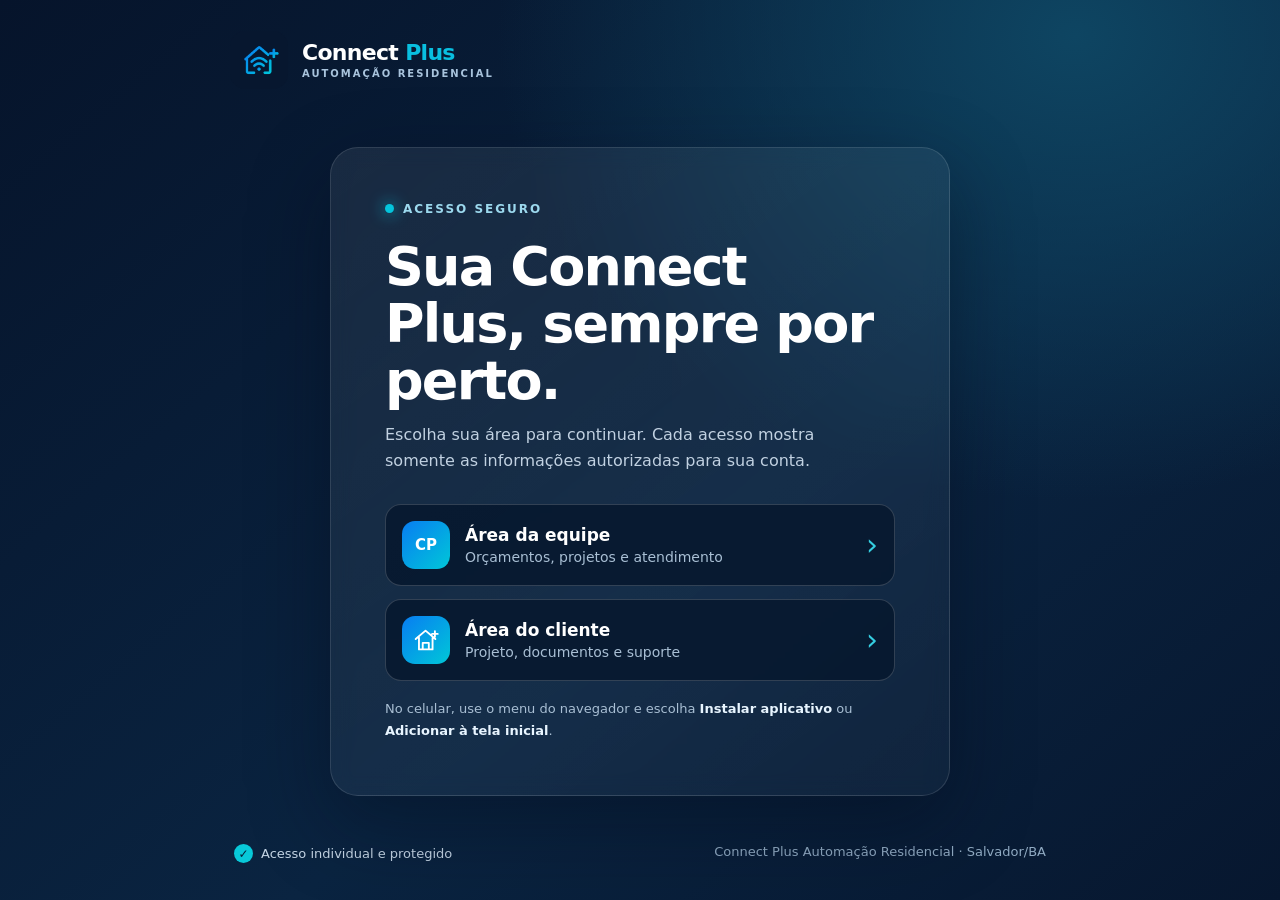
==== app/index.html @ 5cbb3a92 "Add files via upload" ====
<!doctype html>
<html lang="pt-BR">
<head>
  <meta charset="utf-8">
  <meta name="viewport" content="width=device-width, initial-scale=1, viewport-fit=cover">
  <meta name="theme-color" content="#07172f">
  <meta name="description" content="Acesse com segurança sua área Connect Plus.">
  <meta name="mobile-web-app-capable" content="yes">
  <meta name="apple-mobile-web-app-capable" content="yes">
  <meta name="apple-mobile-web-app-status-bar-style" content="black-translucent">
  <title>Connect Plus | Acesso seguro</title>
  <link rel="manifest" href="./manifest.webmanifest">
  <link rel="icon" type="image/png" sizes="192x192" href="./icons/connectplus-192.png">
  <link rel="apple-touch-icon" href="./icons/connectplus-192.png">
  <link rel="stylesheet" href="./app.css">
  <script defer src="./app.js"></script>
</head>
<body>
  <main class="shell">
    <header class="brand">
      <img src="./icons/connectplus-192.png" alt="" width="58" height="58">
      <span class="brand-copy"><strong>Connect <i>Plus</i></strong><small>AUTOMAÇÃO RESIDENCIAL</small></span>
    </header>
    <section class="welcome" aria-labelledby="title">
      <span class="eyebrow"><span></span> ACESSO SEGURO</span>
      <h1 id="title">Sua Connect Plus, sempre por perto.</h1>
      <p>Escolha sua área para continuar. Cada acesso mostra somente as informações autorizadas para sua conta.</p>
      <nav class="access-list" aria-label="Escolha sua área">
        <a class="access-card team" href="../gestao/">
          <span class="access-icon" aria-hidden="true">CP</span>
          <span class="access-copy"><strong>Área da equipe</strong><small>Orçamentos, projetos e atendimento</small></span>
          <span class="chevron" aria-hidden="true">›</span>
        </a>
        <a class="access-card client" href="../portal/">
          <span class="access-icon home-icon" aria-hidden="true"><svg viewBox="0 0 64 64"><path d="M10 30 31 12l21 18M17 27v25h29V27M25 52V38h13v14M51 13v12M45 19h12"/></svg></span>
          <span class="access-copy"><strong>Área do cliente</strong><small>Projeto, documentos e suporte</small></span>
          <span class="chevron" aria-hidden="true">›</span>
        </a>
      </nav>
      <button id="installButton" class="install-button" type="button" hidden>Instalar aplicativo</button>
      <p id="installHint" class="install-hint">No celular, use o menu do navegador e escolha <strong>Instalar aplicativo</strong> ou <strong>Adicionar à tela inicial</strong>.</p>
    </section>
    <footer><span class="secure"><b aria-hidden="true">✓</b> Acesso individual e protegido</span><span>Connect Plus Automação Residencial · Salvador/BA</span></footer>
  </main>
</body>
</html>
---- app/app.css ----
:root{color-scheme:light;--navy:#07172f;--navy2:#0b2745;--blue:#087df2;--cyan:#04c5dc;--muted:#55708f;--line:#d8e5f4;font-family:Inter,ui-sans-serif,system-ui,-apple-system,"Segoe UI",sans-serif}*{box-sizing:border-box}body{margin:0;min-height:100vh;background:radial-gradient(ellipse at 84% 4%,#0e4562 0,transparent 38%),linear-gradient(140deg,#06142b 0%,#0a2441 58%,#07172f 100%);color:#fff;display:grid;place-items:center;padding:30px 20px}.shell{width:min(100%,820px);min-height:min(760px,calc(100vh - 60px));display:flex;flex-direction:column;justify-content:space-between}.brand{display:flex;align-items:center;gap:14px}.brand img{border-radius:15px;object-fit:contain;background:#07172f}.brand-copy{display:grid;gap:3px}.brand-copy strong{font-size:22px;letter-spacing:-.7px}.brand-copy i{font-style:normal;color:#09bfe0}.brand-copy small{color:#a8c3dc;font-size:10px;font-weight:750;letter-spacing:2px}.welcome{width:min(100%,620px);margin:58px auto 48px;padding:clamp(26px,6vw,54px);border:1px solid #ffffff20;border-radius:28px;background:linear-gradient(145deg,#ffffff12,#ffffff08);box-shadow:0 28px 80px #020a1866;backdrop-filter:blur(10px)}.eyebrow{display:flex;align-items:center;gap:9px;color:#9cd9ee;font-size:12px;letter-spacing:2px;font-weight:800}.eyebrow span{width:9px;height:9px;border-radius:50%;background:var(--cyan);box-shadow:0 0 16px #00d7ef}h1{max-width:520px;margin:22px 0 12px;font-size:clamp(34px,6vw,54px);line-height:1.06;letter-spacing:-1.8px}.welcome>p{max-width:500px;color:#c1d1e1;line-height:1.65;margin:0;font-size:16px}.access-list{display:grid;gap:13px;margin-top:30px}.access-card{min-height:82px;display:flex;align-items:center;gap:15px;padding:13px 16px;border-radius:16px;text-decoration:none;color:#fff;border:1px solid #ffffff2c;background:#06162cc7;transition:transform .18s,border-color .18s,background .18s}.access-card:hover,.access-card:focus-visible{transform:translateY(-2px);border-color:#09c9e2;background:#092644;outline:none}.access-icon{width:48px;height:48px;display:grid;place-items:center;border-radius:13px;background:linear-gradient(135deg,#087df2,#00c7d8);font-size:15px;font-weight:900}.home-icon svg{width:30px;height:30px;fill:none;stroke:#fff;stroke-width:4;stroke-linecap:round;stroke-linejoin:round}.access-copy{display:grid;gap:4px}.access-copy strong{font-size:17px}.access-copy small{color:#a9bfd4;font-size:14px}.chevron{margin-left:auto;color:#35cee1;font-size:30px;line-height:1}.install-button{width:100%;min-height:48px;margin-top:18px;border:0;border-radius:12px;background:linear-gradient(90deg,#087df2,#03b9d4);color:#fff;font:inherit;font-weight:700;cursor:pointer}.install-button[hidden]{display:none}.install-hint{font-size:13px!important;color:#a9bfd4!important;margin-top:17px!important}.install-hint strong{color:#e8f5ff}footer{display:flex;justify-content:space-between;gap:12px;flex-wrap:wrap;color:#91abc3;font-size:13px;padding:0 4px 6px}.secure{display:flex;align-items:center;gap:8px;color:#c5d6e6}.secure b{display:grid;place-items:center;width:19px;height:19px;border-radius:50%;color:#062139;background:#08c9d9;font-size:12px}@media(max-width:560px){body{padding:22px 16px}.shell{min-height:calc(100vh - 44px)}.welcome{margin:42px auto 28px;padding:28px 22px;border-radius:23px}.brand-copy strong{font-size:20px}.access-card{padding:12px}.access-copy small{font-size:13px}footer{font-size:12px}}
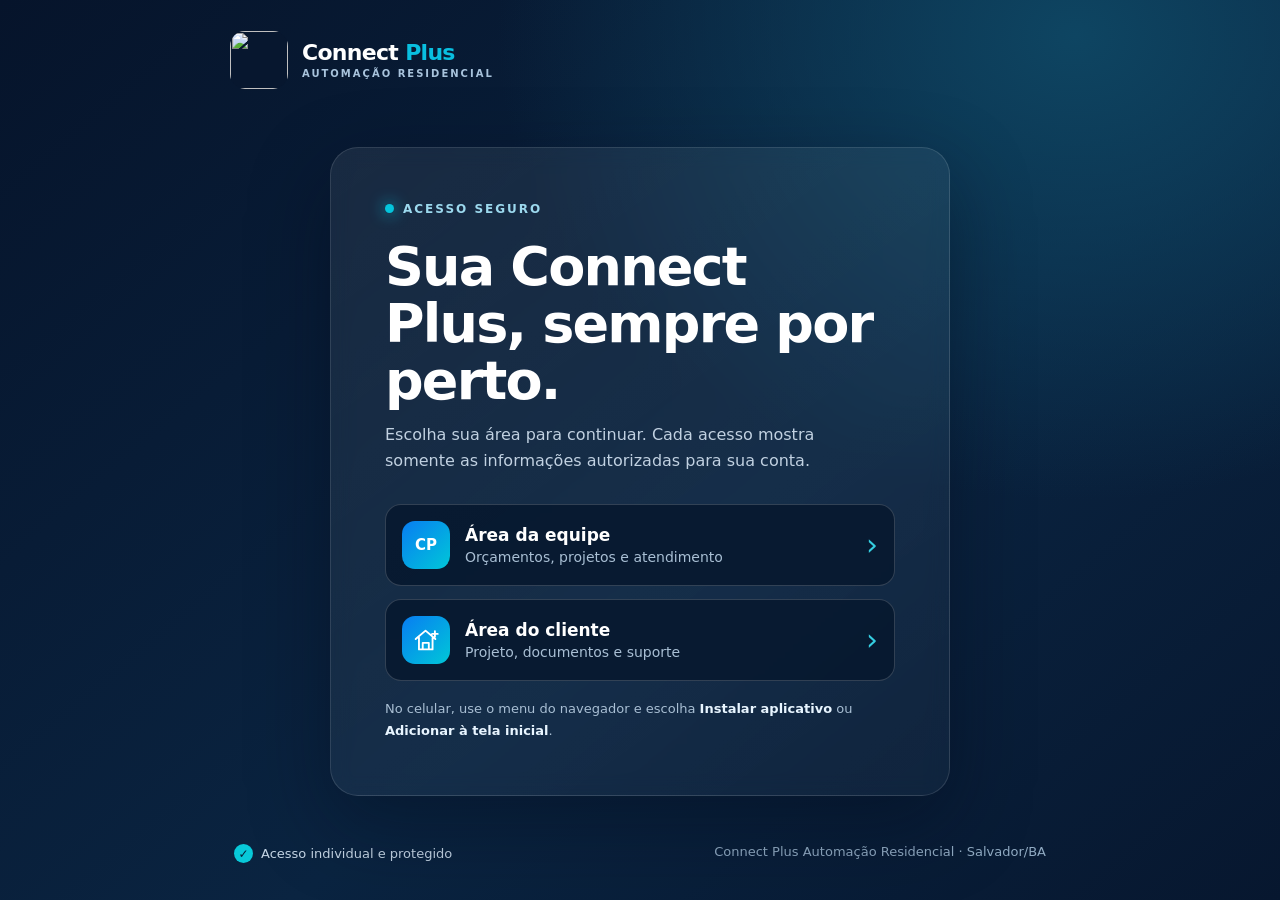
==== commit a753d8a8: "Add files via upload" ====
--- a/app/index.html
+++ b/app/index.html
@@ -10,15 +10,15 @@
   <meta name="apple-mobile-web-app-status-bar-style" content="black-translucent">
   <title>Connect Plus | Acesso seguro</title>
   <link rel="manifest" href="./manifest.webmanifest">
-  <link rel="icon" type="image/png" sizes="192x192" href="./icons/connectplus-192.png">
-  <link rel="apple-touch-icon" href="./icons/connectplus-192.png">
+  <link rel="icon" type="image/png" sizes="192x192" href="./icons/connectplus-app-192-v4.png">
+  <link rel="apple-touch-icon" href="./icons/connectplus-app-192-v4.png">
   <link rel="stylesheet" href="./app.css">
   <script defer src="./app.js"></script>
 </head>
 <body>
   <main class="shell">
     <header class="brand">
-      <img src="./icons/connectplus-192.png" alt="" width="58" height="58">
+      <img src="./icons/connectplus-app-192-v4.png" alt="" width="58" height="58">
       <span class="brand-copy"><strong>Connect <i>Plus</i></strong><small>AUTOMAÇÃO RESIDENCIAL</small></span>
     </header>
     <section class="welcome" aria-labelledby="title">
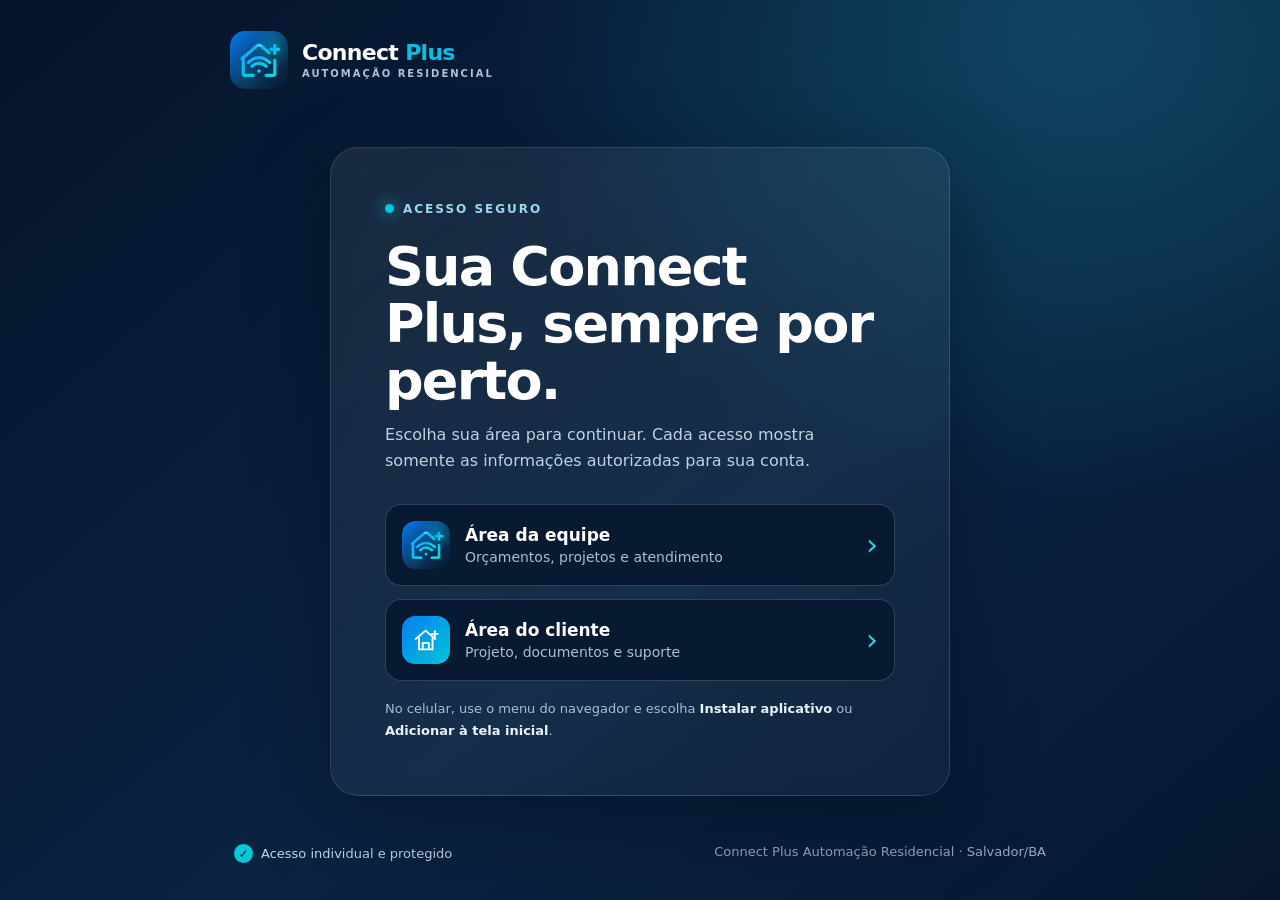
==== commit 59487ffb: "Add files via upload" ====
--- a/app/index.html
+++ b/app/index.html
@@ -27,7 +27,7 @@
       <p>Escolha sua área para continuar. Cada acesso mostra somente as informações autorizadas para sua conta.</p>
       <nav class="access-list" aria-label="Escolha sua área">
         <a class="access-card team" href="../gestao/">
-          <span class="access-icon" aria-hidden="true">CP</span>
+          <span class="access-icon team-icon" aria-hidden="true"><img src="./icons/connectplus-app-192-v4.png" alt=""></span>
           <span class="access-copy"><strong>Área da equipe</strong><small>Orçamentos, projetos e atendimento</small></span>
           <span class="chevron" aria-hidden="true">›</span>
         </a>
--- a/app/app.css
+++ b/app/app.css
@@ -1 +1 @@
-:root{color-scheme:light;--navy:#07172f;--navy2:#0b2745;--blue:#087df2;--cyan:#04c5dc;--muted:#55708f;--line:#d8e5f4;font-family:Inter,ui-sans-serif,system-ui,-apple-system,"Segoe UI",sans-serif}*{box-sizing:border-box}body{margin:0;min-height:100vh;background:radial-gradient(ellipse at 84% 4%,#0e4562 0,transparent 38%),linear-gradient(140deg,#06142b 0%,#0a2441 58%,#07172f 100%);color:#fff;display:grid;place-items:center;padding:30px 20px}.shell{width:min(100%,820px);min-height:min(760px,calc(100vh - 60px));display:flex;flex-direction:column;justify-content:space-between}.brand{display:flex;align-items:center;gap:14px}.brand img{border-radius:15px;object-fit:contain;background:#07172f}.brand-copy{display:grid;gap:3px}.brand-copy strong{font-size:22px;letter-spacing:-.7px}.brand-copy i{font-style:normal;color:#09bfe0}.brand-copy small{color:#a8c3dc;font-size:10px;font-weight:750;letter-spacing:2px}.welcome{width:min(100%,620px);margin:58px auto 48px;padding:clamp(26px,6vw,54px);border:1px solid #ffffff20;border-radius:28px;background:linear-gradient(145deg,#ffffff12,#ffffff08);box-shadow:0 28px 80px #020a1866;backdrop-filter:blur(10px)}.eyebrow{display:flex;align-items:center;gap:9px;color:#9cd9ee;font-size:12px;letter-spacing:2px;font-weight:800}.eyebrow span{width:9px;height:9px;border-radius:50%;background:var(--cyan);box-shadow:0 0 16px #00d7ef}h1{max-width:520px;margin:22px 0 12px;font-size:clamp(34px,6vw,54px);line-height:1.06;letter-spacing:-1.8px}.welcome>p{max-width:500px;color:#c1d1e1;line-height:1.65;margin:0;font-size:16px}.access-list{display:grid;gap:13px;margin-top:30px}.access-card{min-height:82px;display:flex;align-items:center;gap:15px;padding:13px 16px;border-radius:16px;text-decoration:none;color:#fff;border:1px solid #ffffff2c;background:#06162cc7;transition:transform .18s,border-color .18s,background .18s}.access-card:hover,.access-card:focus-visible{transform:translateY(-2px);border-color:#09c9e2;background:#092644;outline:none}.access-icon{width:48px;height:48px;display:grid;place-items:center;border-radius:13px;background:linear-gradient(135deg,#087df2,#00c7d8);font-size:15px;font-weight:900}.home-icon svg{width:30px;height:30px;fill:none;stroke:#fff;stroke-width:4;stroke-linecap:round;stroke-linejoin:round}.access-copy{display:grid;gap:4px}.access-copy strong{font-size:17px}.access-copy small{color:#a9bfd4;font-size:14px}.chevron{margin-left:auto;color:#35cee1;font-size:30px;line-height:1}.install-button{width:100%;min-height:48px;margin-top:18px;border:0;border-radius:12px;background:linear-gradient(90deg,#087df2,#03b9d4);color:#fff;font:inherit;font-weight:700;cursor:pointer}.install-button[hidden]{display:none}.install-hint{font-size:13px!important;color:#a9bfd4!important;margin-top:17px!important}.install-hint strong{color:#e8f5ff}footer{display:flex;justify-content:space-between;gap:12px;flex-wrap:wrap;color:#91abc3;font-size:13px;padding:0 4px 6px}.secure{display:flex;align-items:center;gap:8px;color:#c5d6e6}.secure b{display:grid;place-items:center;width:19px;height:19px;border-radius:50%;color:#062139;background:#08c9d9;font-size:12px}@media(max-width:560px){body{padding:22px 16px}.shell{min-height:calc(100vh - 44px)}.welcome{margin:42px auto 28px;padding:28px 22px;border-radius:23px}.brand-copy strong{font-size:20px}.access-card{padding:12px}.access-copy small{font-size:13px}footer{font-size:12px}}+:root{color-scheme:light;--navy:#07172f;--navy2:#0b2745;--blue:#087df2;--cyan:#04c5dc;--muted:#55708f;--line:#d8e5f4;font-family:Inter,ui-sans-serif,system-ui,-apple-system,"Segoe UI",sans-serif}*{box-sizing:border-box}body{margin:0;min-height:100vh;background:radial-gradient(ellipse at 84% 4%,#0e4562 0,transparent 38%),linear-gradient(140deg,#06142b 0%,#0a2441 58%,#07172f 100%);color:#fff;display:grid;place-items:center;padding:30px 20px}.shell{width:min(100%,820px);min-height:min(760px,calc(100vh - 60px));display:flex;flex-direction:column;justify-content:space-between}.brand{display:flex;align-items:center;gap:14px}.brand img{border-radius:15px;object-fit:contain;background:#07172f}.brand-copy{display:grid;gap:3px}.brand-copy strong{font-size:22px;letter-spacing:-.7px}.brand-copy i{font-style:normal;color:#09bfe0}.brand-copy small{color:#a8c3dc;font-size:10px;font-weight:750;letter-spacing:2px}.welcome{width:min(100%,620px);margin:58px auto 48px;padding:clamp(26px,6vw,54px);border:1px solid #ffffff20;border-radius:28px;background:linear-gradient(145deg,#ffffff12,#ffffff08);box-shadow:0 28px 80px #020a1866;backdrop-filter:blur(10px)}.eyebrow{display:flex;align-items:center;gap:9px;color:#9cd9ee;font-size:12px;letter-spacing:2px;font-weight:800}.eyebrow span{width:9px;height:9px;border-radius:50%;background:var(--cyan);box-shadow:0 0 16px #00d7ef}h1{max-width:520px;margin:22px 0 12px;font-size:clamp(34px,6vw,54px);line-height:1.06;letter-spacing:-1.8px}.welcome>p{max-width:500px;color:#c1d1e1;line-height:1.65;margin:0;font-size:16px}.access-list{display:grid;gap:13px;margin-top:30px}.access-card{min-height:82px;display:flex;align-items:center;gap:15px;padding:13px 16px;border-radius:16px;text-decoration:none;color:#fff;border:1px solid #ffffff2c;background:#06162cc7;transition:transform .18s,border-color .18s,background .18s}.access-card:hover,.access-card:focus-visible{transform:translateY(-2px);border-color:#09c9e2;background:#092644;outline:none}.access-icon{width:48px;height:48px;display:grid;place-items:center;border-radius:13px;background:linear-gradient(135deg,#087df2,#00c7d8);font-size:15px;font-weight:900}.team-icon{padding:0;overflow:hidden;background:none}.team-icon img{display:block;width:100%;height:100%;object-fit:cover;border-radius:13px}.home-icon svg{width:30px;height:30px;fill:none;stroke:#fff;stroke-width:4;stroke-linecap:round;stroke-linejoin:round}.access-copy{display:grid;gap:4px}.access-copy strong{font-size:17px}.access-copy small{color:#a9bfd4;font-size:14px}.chevron{margin-left:auto;color:#35cee1;font-size:30px;line-height:1}.install-button{width:100%;min-height:48px;margin-top:18px;border:0;border-radius:12px;background:linear-gradient(90deg,#087df2,#03b9d4);color:#fff;font:inherit;font-weight:700;cursor:pointer}.install-button[hidden]{display:none}.install-hint{font-size:13px!important;color:#a9bfd4!important;margin-top:17px!important}.install-hint strong{color:#e8f5ff}footer{display:flex;justify-content:space-between;gap:12px;flex-wrap:wrap;color:#91abc3;font-size:13px;padding:0 4px 6px}.secure{display:flex;align-items:center;gap:8px;color:#c5d6e6}.secure b{display:grid;place-items:center;width:19px;height:19px;border-radius:50%;color:#062139;background:#08c9d9;font-size:12px}@media(max-width:560px){body{padding:22px 16px}.shell{min-height:calc(100vh - 44px)}.welcome{margin:42px auto 28px;padding:28px 22px;border-radius:23px}.brand-copy strong{font-size:20px}.access-card{padding:12px}.access-copy small{font-size:13px}footer{font-size:12px}}
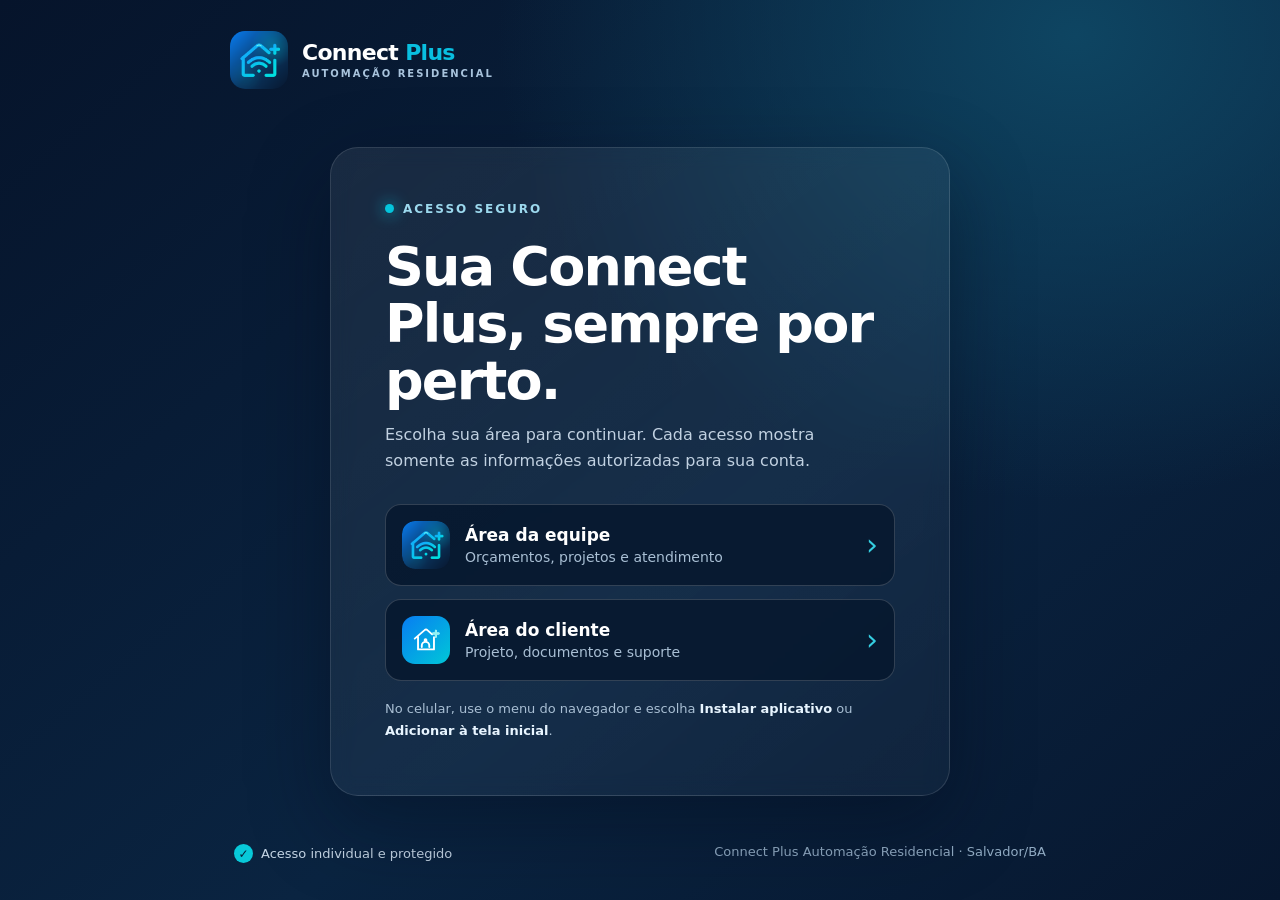
==== commit 82d14142: "Add files via upload" ====
--- a/app/index.html
+++ b/app/index.html
@@ -32,7 +32,7 @@
           <span class="chevron" aria-hidden="true">›</span>
         </a>
         <a class="access-card client" href="../portal/">
-          <span class="access-icon home-icon" aria-hidden="true"><svg viewBox="0 0 64 64"><path d="M10 30 31 12l21 18M17 27v25h29V27M25 52V38h13v14M51 13v12M45 19h12"/></svg></span>
+          <span class="access-icon home-icon" aria-hidden="true"><svg viewBox="0 0 64 64"><path d="M8 29 29 11q3-3 6 0l10 9M15 25v27h34V26M53 12v13M47 18h12"/><circle cx="31" cy="32" r="4" fill="#fff" stroke="none"/><path d="M23 47v-3a8 8 0 0 1 16 0v3"/><path d="M53 12v13M47 18h12" stroke="#8ff4f3"/></svg></span>
           <span class="access-copy"><strong>Área do cliente</strong><small>Projeto, documentos e suporte</small></span>
           <span class="chevron" aria-hidden="true">›</span>
         </a>
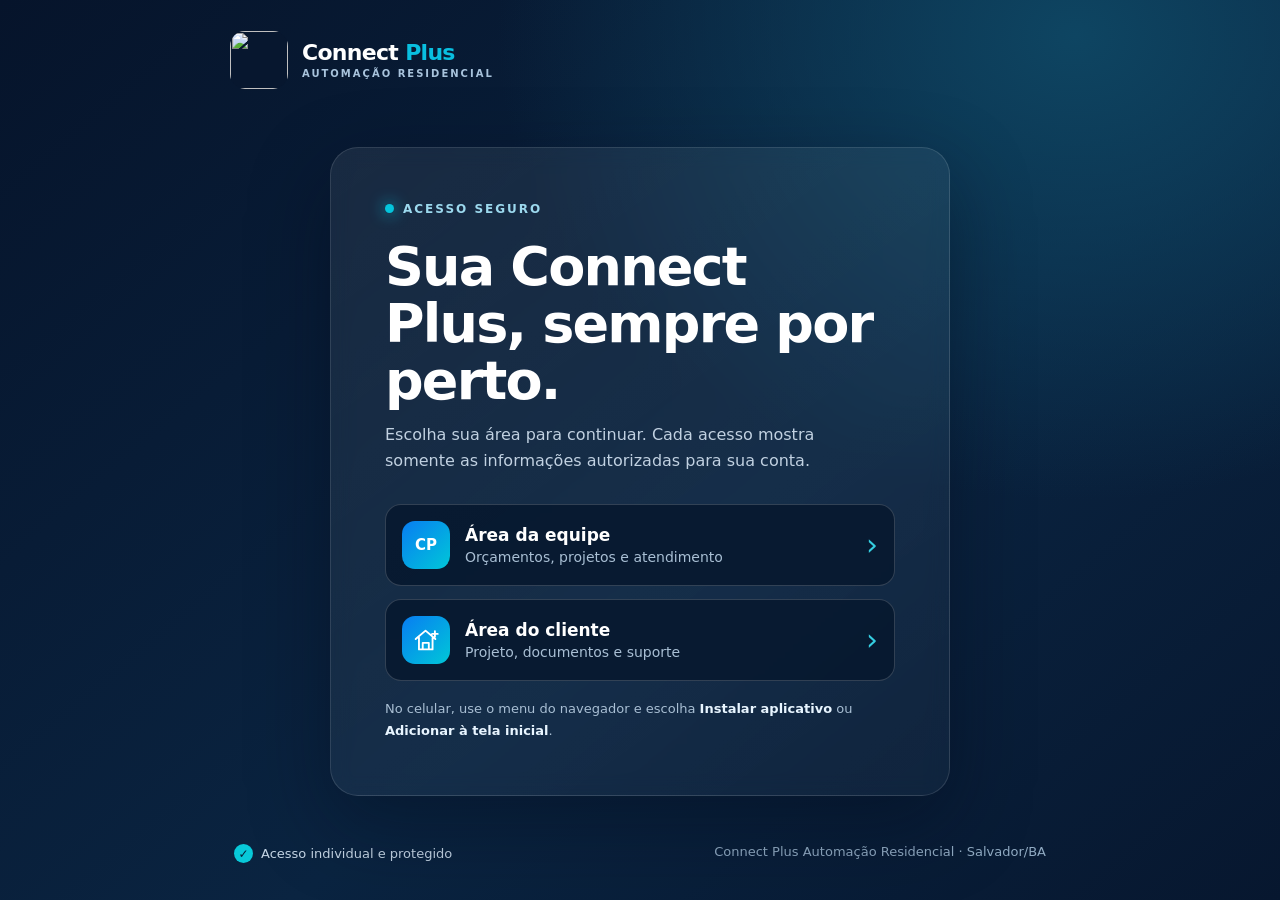
==== commit 3ed46a06: "Add files via upload" ====
--- a/app/index.html
+++ b/app/index.html
@@ -10,15 +10,15 @@
   <meta name="apple-mobile-web-app-status-bar-style" content="black-translucent">
   <title>Connect Plus | Acesso seguro</title>
   <link rel="manifest" href="./manifest.webmanifest">
-  <link rel="icon" type="image/png" sizes="192x192" href="./icons/connectplus-app-192-v4.png">
-  <link rel="apple-touch-icon" href="./icons/connectplus-app-192-v4.png">
+  <link rel="icon" type="image/png" sizes="192x192" href="./icons/connectplus-app-192.png">
+  <link rel="apple-touch-icon" href="./icons/connectplus-app-192.png">
   <link rel="stylesheet" href="./app.css">
   <script defer src="./app.js"></script>
 </head>
 <body>
   <main class="shell">
     <header class="brand">
-      <img src="./icons/connectplus-app-192-v4.png" alt="" width="58" height="58">
+      <img src="./icons/connectplus-app-192.png" alt="" width="58" height="58">
       <span class="brand-copy"><strong>Connect <i>Plus</i></strong><small>AUTOMAÇÃO RESIDENCIAL</small></span>
     </header>
     <section class="welcome" aria-labelledby="title">
@@ -27,12 +27,12 @@
       <p>Escolha sua área para continuar. Cada acesso mostra somente as informações autorizadas para sua conta.</p>
       <nav class="access-list" aria-label="Escolha sua área">
         <a class="access-card team" href="../gestao/">
-          <span class="access-icon team-icon" aria-hidden="true"><img src="./icons/connectplus-app-192-v4.png" alt=""></span>
+          <span class="access-icon" aria-hidden="true">CP</span>
           <span class="access-copy"><strong>Área da equipe</strong><small>Orçamentos, projetos e atendimento</small></span>
           <span class="chevron" aria-hidden="true">›</span>
         </a>
         <a class="access-card client" href="../portal/">
-          <span class="access-icon home-icon" aria-hidden="true"><svg viewBox="0 0 64 64"><path d="M8 29 29 11q3-3 6 0l10 9M15 25v27h34V26M53 12v13M47 18h12"/><circle cx="31" cy="32" r="4" fill="#fff" stroke="none"/><path d="M23 47v-3a8 8 0 0 1 16 0v3"/><path d="M53 12v13M47 18h12" stroke="#8ff4f3"/></svg></span>
+          <span class="access-icon home-icon" aria-hidden="true"><svg viewBox="0 0 64 64"><path d="M10 30 31 12l21 18M17 27v25h29V27M25 52V38h13v14M51 13v12M45 19h12"/></svg></span>
           <span class="access-copy"><strong>Área do cliente</strong><small>Projeto, documentos e suporte</small></span>
           <span class="chevron" aria-hidden="true">›</span>
         </a>
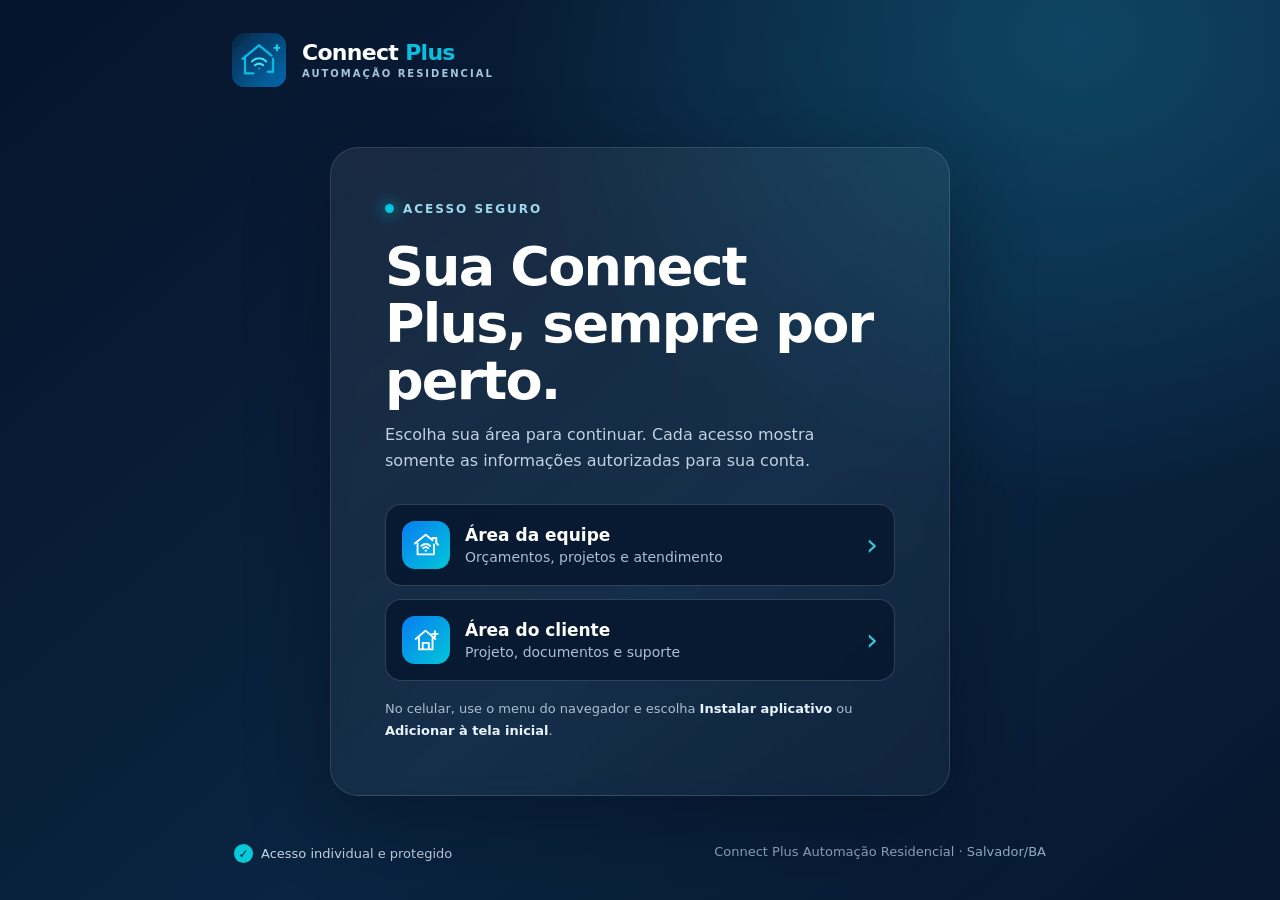
==== commit a92665e0: "Add files via upload" ====
--- a/app/index.html
+++ b/app/index.html
@@ -27,7 +27,7 @@
       <p>Escolha sua área para continuar. Cada acesso mostra somente as informações autorizadas para sua conta.</p>
       <nav class="access-list" aria-label="Escolha sua área">
         <a class="access-card team" href="../gestao/">
-          <span class="access-icon" aria-hidden="true">CP</span>
+          <span class="access-icon home-icon team-home-icon" aria-hidden="true"><svg viewBox="0 0 64 64"><path d="M8 29 31.5 10 46 21.8V17h8v11.3l4 3.2M14 29v23h35V31M22 34c5.5-5.5 13.5-5.5 19 0M26 39c3.1-3 7.9-3 11 0M31 44h1"/></svg></span>
           <span class="access-copy"><strong>Área da equipe</strong><small>Orçamentos, projetos e atendimento</small></span>
           <span class="chevron" aria-hidden="true">›</span>
         </a>
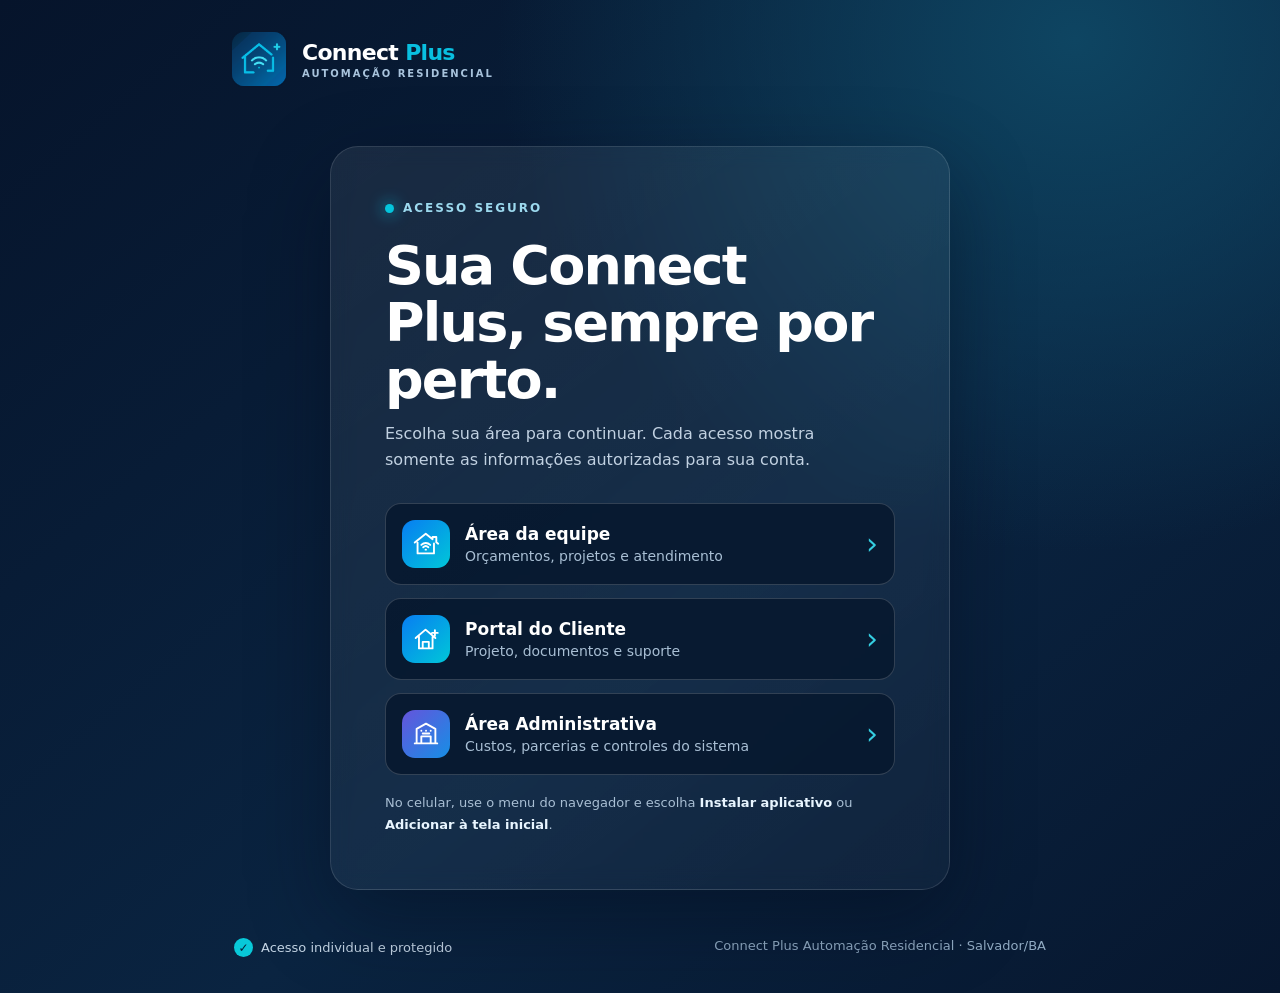
==== commit ca4ed000: "Organiza acessos por área da plataforma" ====
--- a/app/index.html
+++ b/app/index.html
@@ -33,7 +33,12 @@
         </a>
         <a class="access-card client" href="../portal/">
           <span class="access-icon home-icon" aria-hidden="true"><svg viewBox="0 0 64 64"><path d="M10 30 31 12l21 18M17 27v25h29V27M25 52V38h13v14M51 13v12M45 19h12"/></svg></span>
-          <span class="access-copy"><strong>Área do cliente</strong><small>Projeto, documentos e suporte</small></span>
+          <span class="access-copy"><strong>Portal do Cliente</strong><small>Projeto, documentos e suporte</small></span>
+          <span class="chevron" aria-hidden="true">›</span>
+        </a>
+        <a class="access-card admin" href="../gestao/#admin">
+          <span class="access-icon home-icon" aria-hidden="true"><svg viewBox="0 0 64 64"><path d="M12 52V21l20-11 20 11v31M8 52h48M22 52V37h20v15M22 25h.1M32 25h.1M42 25h.1M25 31h14"/></svg></span>
+          <span class="access-copy"><strong>Área Administrativa</strong><small>Custos, parcerias e controles do sistema</small></span>
           <span class="chevron" aria-hidden="true">›</span>
         </a>
       </nav>
@@ -43,4 +48,4 @@
     <footer><span class="secure"><b aria-hidden="true">✓</b> Acesso individual e protegido</span><span>Connect Plus Automação Residencial · Salvador/BA</span></footer>
   </main>
 </body>
-</html>+</html>
--- a/app/app.css
+++ b/app/app.css
@@ -1 +1 @@
-:root{color-scheme:light;--navy:#07172f;--navy2:#0b2745;--blue:#087df2;--cyan:#04c5dc;--muted:#55708f;--line:#d8e5f4;font-family:Inter,ui-sans-serif,system-ui,-apple-system,"Segoe UI",sans-serif}*{box-sizing:border-box}body{margin:0;min-height:100vh;background:radial-gradient(ellipse at 84% 4%,#0e4562 0,transparent 38%),linear-gradient(140deg,#06142b 0%,#0a2441 58%,#07172f 100%);color:#fff;display:grid;place-items:center;padding:30px 20px}.shell{width:min(100%,820px);min-height:min(760px,calc(100vh - 60px));display:flex;flex-direction:column;justify-content:space-between}.brand{display:flex;align-items:center;gap:14px}.brand img{border-radius:15px;object-fit:contain;background:#07172f}.brand-copy{display:grid;gap:3px}.brand-copy strong{font-size:22px;letter-spacing:-.7px}.brand-copy i{font-style:normal;color:#09bfe0}.brand-copy small{color:#a8c3dc;font-size:10px;font-weight:750;letter-spacing:2px}.welcome{width:min(100%,620px);margin:58px auto 48px;padding:clamp(26px,6vw,54px);border:1px solid #ffffff20;border-radius:28px;background:linear-gradient(145deg,#ffffff12,#ffffff08);box-shadow:0 28px 80px #020a1866;backdrop-filter:blur(10px)}.eyebrow{display:flex;align-items:center;gap:9px;color:#9cd9ee;font-size:12px;letter-spacing:2px;font-weight:800}.eyebrow span{width:9px;height:9px;border-radius:50%;background:var(--cyan);box-shadow:0 0 16px #00d7ef}h1{max-width:520px;margin:22px 0 12px;font-size:clamp(34px,6vw,54px);line-height:1.06;letter-spacing:-1.8px}.welcome>p{max-width:500px;color:#c1d1e1;line-height:1.65;margin:0;font-size:16px}.access-list{display:grid;gap:13px;margin-top:30px}.access-card{min-height:82px;display:flex;align-items:center;gap:15px;padding:13px 16px;border-radius:16px;text-decoration:none;color:#fff;border:1px solid #ffffff2c;background:#06162cc7;transition:transform .18s,border-color .18s,background .18s}.access-card:hover,.access-card:focus-visible{transform:translateY(-2px);border-color:#09c9e2;background:#092644;outline:none}.access-icon{width:48px;height:48px;display:grid;place-items:center;border-radius:13px;background:linear-gradient(135deg,#087df2,#00c7d8);font-size:15px;font-weight:900}.team-icon{padding:0;overflow:hidden;background:none}.team-icon img{display:block;width:100%;height:100%;object-fit:cover;border-radius:13px}.home-icon svg{width:30px;height:30px;fill:none;stroke:#fff;stroke-width:4;stroke-linecap:round;stroke-linejoin:round}.access-copy{display:grid;gap:4px}.access-copy strong{font-size:17px}.access-copy small{color:#a9bfd4;font-size:14px}.chevron{margin-left:auto;color:#35cee1;font-size:30px;line-height:1}.install-button{width:100%;min-height:48px;margin-top:18px;border:0;border-radius:12px;background:linear-gradient(90deg,#087df2,#03b9d4);color:#fff;font:inherit;font-weight:700;cursor:pointer}.install-button[hidden]{display:none}.install-hint{font-size:13px!important;color:#a9bfd4!important;margin-top:17px!important}.install-hint strong{color:#e8f5ff}footer{display:flex;justify-content:space-between;gap:12px;flex-wrap:wrap;color:#91abc3;font-size:13px;padding:0 4px 6px}.secure{display:flex;align-items:center;gap:8px;color:#c5d6e6}.secure b{display:grid;place-items:center;width:19px;height:19px;border-radius:50%;color:#062139;background:#08c9d9;font-size:12px}@media(max-width:560px){body{padding:22px 16px}.shell{min-height:calc(100vh - 44px)}.welcome{margin:42px auto 28px;padding:28px 22px;border-radius:23px}.brand-copy strong{font-size:20px}.access-card{padding:12px}.access-copy small{font-size:13px}footer{font-size:12px}}+:root{color-scheme:light;--navy:#07172f;--navy2:#0b2745;--blue:#087df2;--cyan:#04c5dc;--muted:#55708f;--line:#d8e5f4;font-family:Inter,ui-sans-serif,system-ui,-apple-system,"Segoe UI",sans-serif}*{box-sizing:border-box}body{margin:0;min-height:100vh;background:radial-gradient(ellipse at 84% 4%,#0e4562 0,transparent 38%),linear-gradient(140deg,#06142b 0%,#0a2441 58%,#07172f 100%);color:#fff;display:grid;place-items:center;padding:30px 20px}.shell{width:min(100%,820px);min-height:min(760px,calc(100vh - 60px));display:flex;flex-direction:column;justify-content:space-between}.brand{display:flex;align-items:center;gap:14px}.brand img{border-radius:15px;object-fit:contain;background:#07172f}.brand-copy{display:grid;gap:3px}.brand-copy strong{font-size:22px;letter-spacing:-.7px}.brand-copy i{font-style:normal;color:#09bfe0}.brand-copy small{color:#a8c3dc;font-size:10px;font-weight:750;letter-spacing:2px}.welcome{width:min(100%,620px);margin:58px auto 48px;padding:clamp(26px,6vw,54px);border:1px solid #ffffff20;border-radius:28px;background:linear-gradient(145deg,#ffffff12,#ffffff08);box-shadow:0 28px 80px #020a1866;backdrop-filter:blur(10px)}.eyebrow{display:flex;align-items:center;gap:9px;color:#9cd9ee;font-size:12px;letter-spacing:2px;font-weight:800}.eyebrow span{width:9px;height:9px;border-radius:50%;background:var(--cyan);box-shadow:0 0 16px #00d7ef}h1{max-width:520px;margin:22px 0 12px;font-size:clamp(34px,6vw,54px);line-height:1.06;letter-spacing:-1.8px}.welcome>p{max-width:500px;color:#c1d1e1;line-height:1.65;margin:0;font-size:16px}.access-list{display:grid;gap:13px;margin-top:30px}.access-card{min-height:82px;display:flex;align-items:center;gap:15px;padding:13px 16px;border-radius:16px;text-decoration:none;color:#fff;border:1px solid #ffffff2c;background:#06162cc7;transition:transform .18s,border-color .18s,background .18s}.access-card:hover,.access-card:focus-visible{transform:translateY(-2px);border-color:#09c9e2;background:#092644;outline:none}.access-icon{width:48px;height:48px;display:grid;place-items:center;border-radius:13px;background:linear-gradient(135deg,#087df2,#00c7d8);font-size:15px;font-weight:900}.access-card.admin .access-icon{background:linear-gradient(135deg,#6554dc,#168fe5)}.team-icon{padding:0;overflow:hidden;background:none}.team-icon img{display:block;width:100%;height:100%;object-fit:cover;border-radius:13px}.home-icon svg{width:30px;height:30px;fill:none;stroke:#fff;stroke-width:4;stroke-linecap:round;stroke-linejoin:round}.access-copy{display:grid;gap:4px}.access-copy strong{font-size:17px}.access-copy small{color:#a9bfd4;font-size:14px}.chevron{margin-left:auto;color:#35cee1;font-size:30px;line-height:1}.install-button{width:100%;min-height:48px;margin-top:18px;border:0;border-radius:12px;background:linear-gradient(90deg,#087df2,#03b9d4);color:#fff;font:inherit;font-weight:700;cursor:pointer}.install-button[hidden]{display:none}.install-hint{font-size:13px!important;color:#a9bfd4!important;margin-top:17px!important}.install-hint strong{color:#e8f5ff}footer{display:flex;justify-content:space-between;gap:12px;flex-wrap:wrap;color:#91abc3;font-size:13px;padding:0 4px 6px}.secure{display:flex;align-items:center;gap:8px;color:#c5d6e6}.secure b{display:grid;place-items:center;width:19px;height:19px;border-radius:50%;color:#062139;background:#08c9d9;font-size:12px}@media(max-width:560px){body{padding:22px 16px}.shell{min-height:calc(100vh - 44px)}.welcome{margin:42px auto 28px;padding:28px 22px;border-radius:23px}.brand-copy strong{font-size:20px}.access-card{padding:12px}.access-copy small{font-size:13px}footer{font-size:12px}}
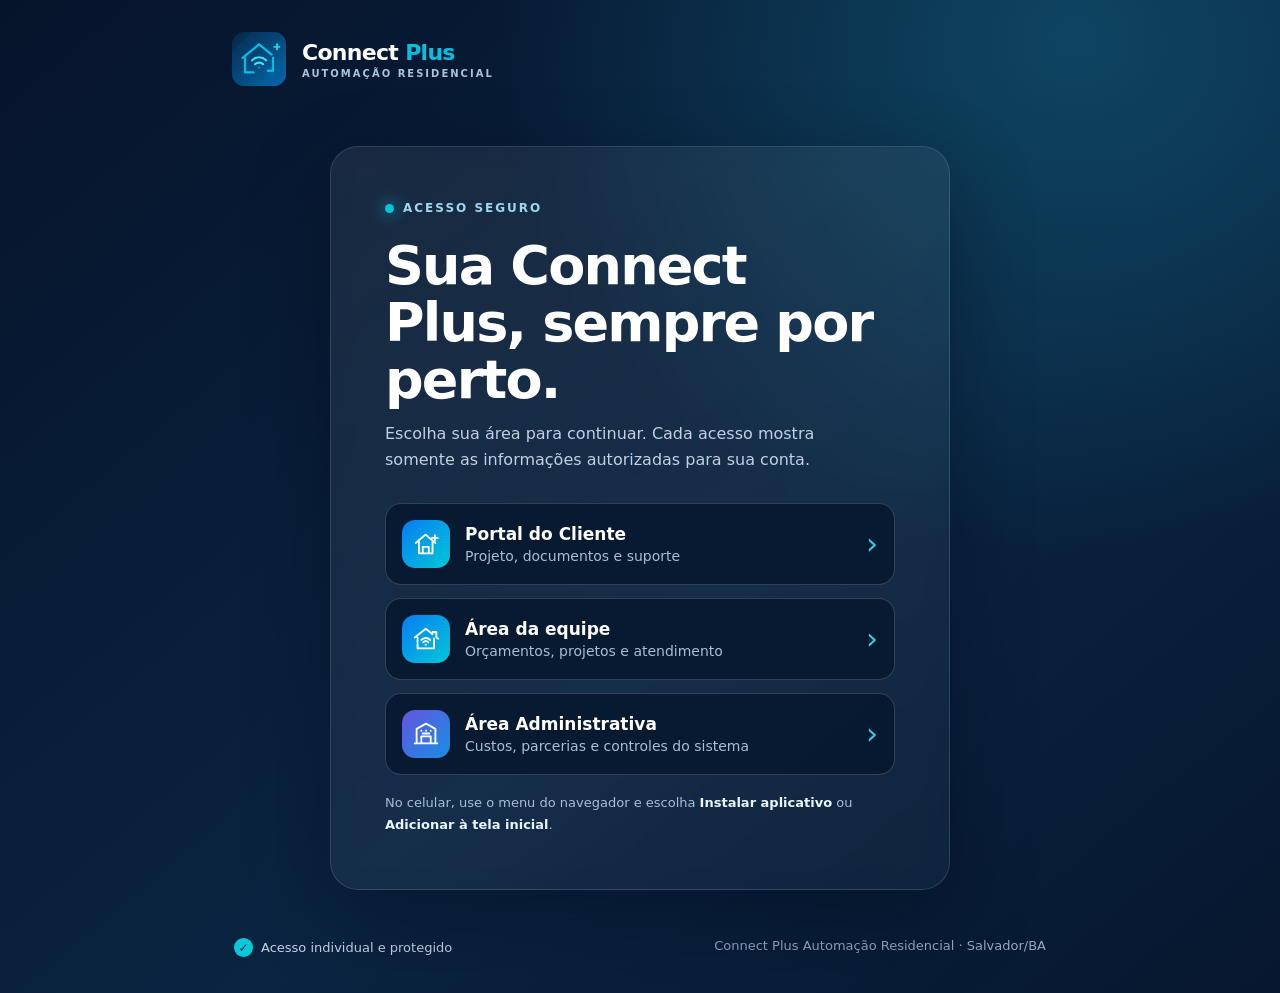
==== commit 5a59a646: "Reordena acessos na tela inicial" ====
--- a/app/index.html
+++ b/app/index.html
@@ -26,14 +26,14 @@
       <h1 id="title">Sua Connect Plus, sempre por perto.</h1>
       <p>Escolha sua área para continuar. Cada acesso mostra somente as informações autorizadas para sua conta.</p>
       <nav class="access-list" aria-label="Escolha sua área">
+        <a class="access-card client" href="../portal/">
+          <span class="access-icon home-icon" aria-hidden="true"><svg viewBox="0 0 64 64"><path d="M10 30 31 12l21 18M17 27v25h29V27M25 52V38h13v14M51 13v12M45 19h12"/></svg></span>
+          <span class="access-copy"><strong>Portal do Cliente</strong><small>Projeto, documentos e suporte</small></span>
+          <span class="chevron" aria-hidden="true">›</span>
+        </a>
         <a class="access-card team" href="../gestao/">
           <span class="access-icon home-icon team-home-icon" aria-hidden="true"><svg viewBox="0 0 64 64"><path d="M8 29 31.5 10 46 21.8V17h8v11.3l4 3.2M14 29v23h35V31M22 34c5.5-5.5 13.5-5.5 19 0M26 39c3.1-3 7.9-3 11 0M31 44h1"/></svg></span>
           <span class="access-copy"><strong>Área da equipe</strong><small>Orçamentos, projetos e atendimento</small></span>
-          <span class="chevron" aria-hidden="true">›</span>
-        </a>
-        <a class="access-card client" href="../portal/">
-          <span class="access-icon home-icon" aria-hidden="true"><svg viewBox="0 0 64 64"><path d="M10 30 31 12l21 18M17 27v25h29V27M25 52V38h13v14M51 13v12M45 19h12"/></svg></span>
-          <span class="access-copy"><strong>Portal do Cliente</strong><small>Projeto, documentos e suporte</small></span>
           <span class="chevron" aria-hidden="true">›</span>
         </a>
         <a class="access-card admin" href="../gestao/#admin">
